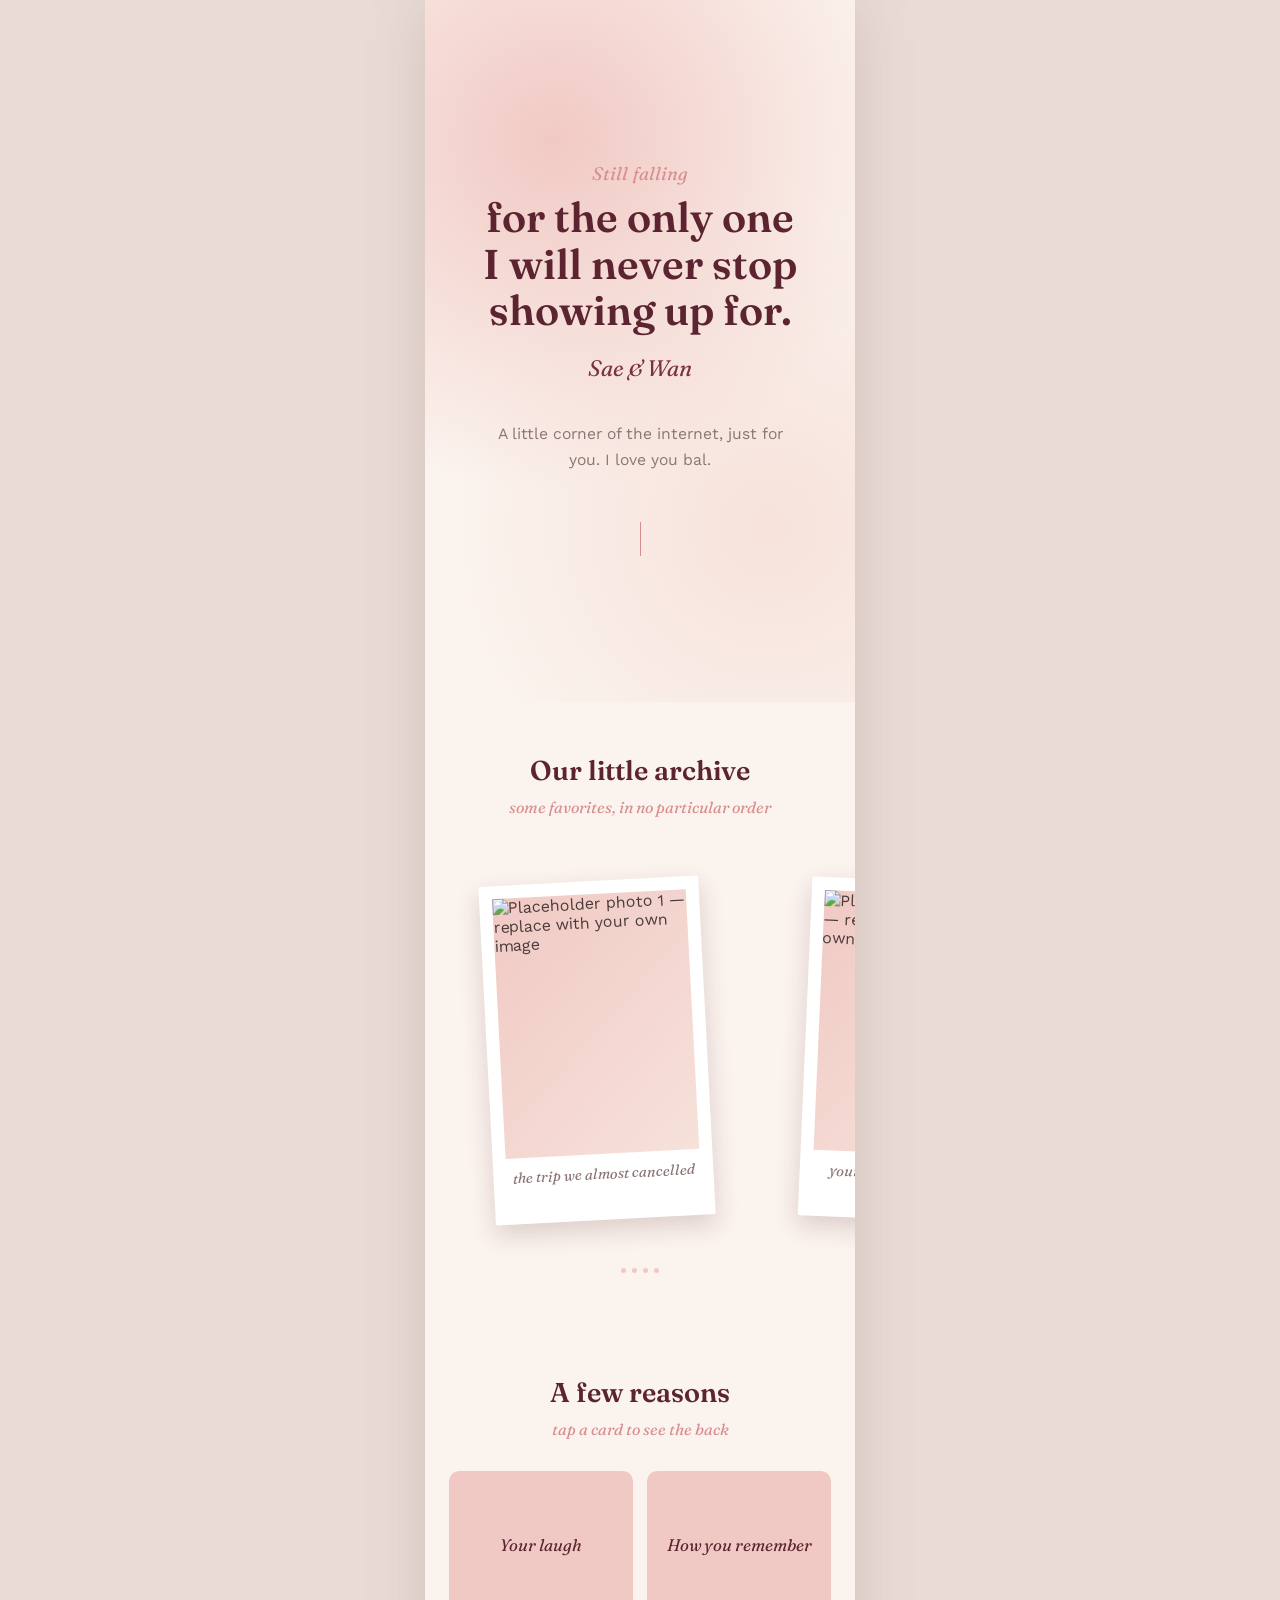
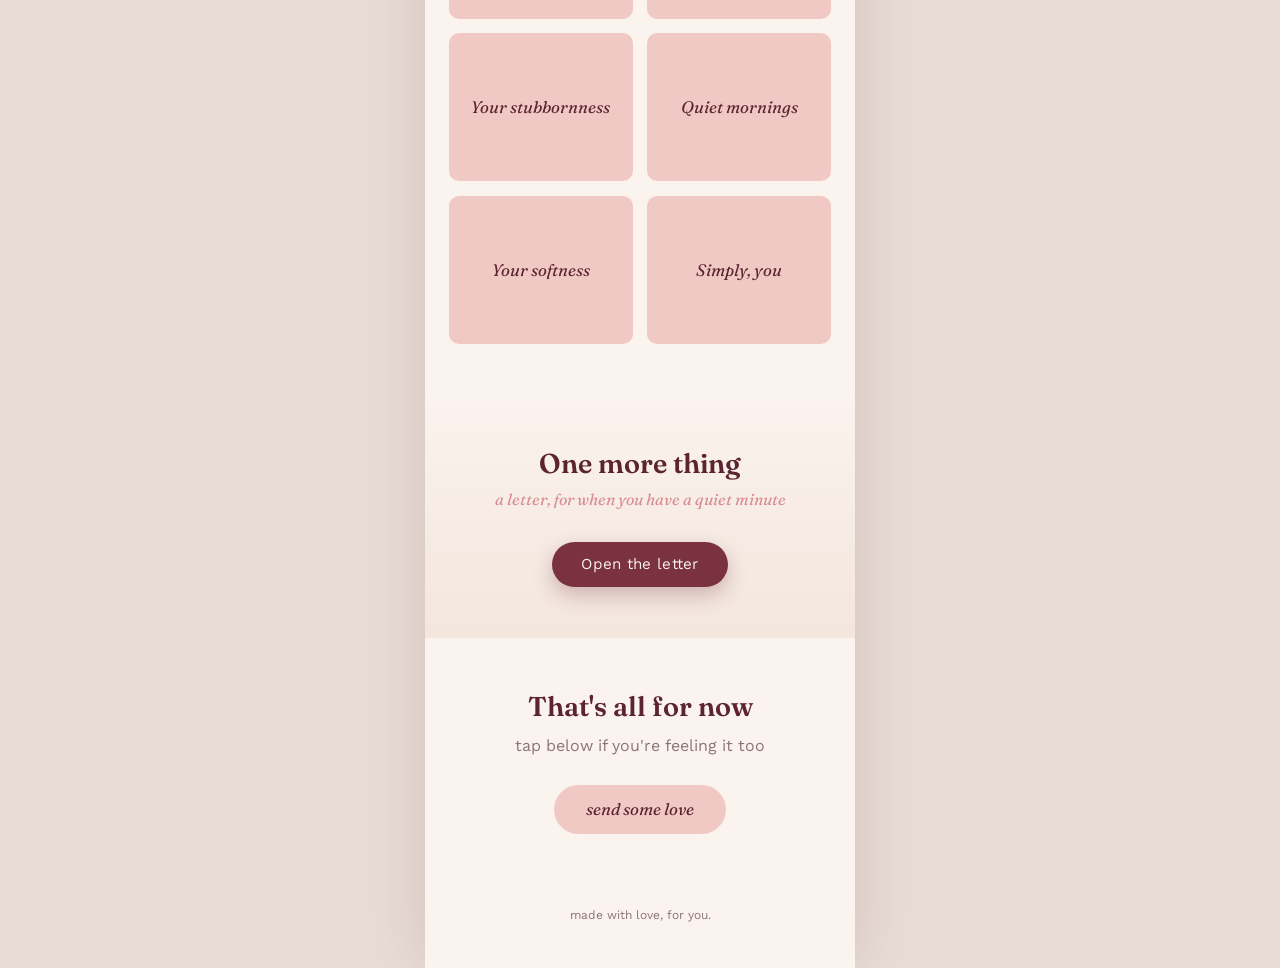
==== MSS/index.html @ ace0aebd "new: starting codes" ====
<!DOCTYPE html>
<html lang="en">
<head>
<meta charset="UTF-8">
<meta name="viewport" content="width=device-width, initial-scale=1.0">
<title>For You</title>

<!-- Google Fonts: Fraunces (warm, personable serif for headlines) + Work Sans (clean body sans) -->
<link rel="preconnect" href="https://fonts.googleapis.com">
<link rel="stylesheet" href="style.css">
<link rel="preconnect" href="https://fonts.gstatic.com" crossorigin>
<link href="https://fonts.googleapis.com/css2?family=Fraunces:ital,opsz,wght@0,9..144,400;0,9..144,600;1,9..144,500;1,9..144,600&family=Work+Sans:wght@400;500;600&display=swap" rel="stylesheet">

</head>
<body>

<div class="frame" id="frame">

  <!-- ============================================
       1. HERO
       ============================================ -->
  <section class="hero" id="hero">
    <div class="heart-field" id="heartField" aria-hidden="true"></div>

    <span>
      <span class="hero-eyebrow-word">Still</span>
      <span class="hero-eyebrow-word">falling</span>
    </span>

    <!-- EDIT: YOUR CONTENT HERE — swap the headline for whatever line feels like you two -->
    <h1>for the only one<br>I will never stop<br>showing up for.</h1>

    <!-- EDIT: YOUR CONTENT HERE — replace with your two names -->
    <p class="names">Sae &amp; Wan</p>

    <!-- EDIT: YOUR CONTENT HERE — a one-line subheading -->
    <p class="sub">A little corner of the internet, just for you. I love you bal.</p>

    <div class="scroll-hint" aria-hidden="true"></div>
  </section>

  <!-- ============================================
       2. PHOTO GALLERY / SCRAPBOOK
       ============================================ -->
  <section class="reveal" id="gallery">
    <h2 class="section-title">Our little archive</h2>
    <p class="section-kicker">some favorites, in no particular order</p>

    <div class="gallery-strip">
      <figure class="polaroid">
        <!-- EDIT: replace src with your photo URL -->
        <img src="" alt="Placeholder photo 1 — replace with your own image" loading="lazy">
        <!-- EDIT: YOUR CONTENT HERE -->
        <figcaption>the trip we almost cancelled</figcaption>
      </figure>

      <figure class="polaroid">
        <!-- EDIT: replace src with your photo URL -->
        <img src="" alt="Placeholder photo 2 — replace with your own image" loading="lazy">
        <!-- EDIT: YOUR CONTENT HERE -->
        <figcaption>your terrible, wonderful pancakes</figcaption>
      </figure>

      <figure class="polaroid">
        <!-- EDIT: replace src with your photo URL -->
        <img src="" alt="Placeholder photo 3 — replace with your own image" loading="lazy">
        <!-- EDIT: YOUR CONTENT HERE -->
        <figcaption>the couch, a sunday, nothing planned</figcaption>
      </figure>

      <figure class="polaroid">
        <!-- EDIT: replace src with your photo URL -->
        <img src="" alt="Placeholder photo 4 — replace with your own image" loading="lazy">
        <!-- EDIT: YOUR CONTENT HERE -->
        <figcaption>that concert we drove too far for</figcaption>
      </figure>
    </div>
    <div class="gallery-dots" aria-hidden="true"><span></span><span></span><span></span><span></span></div>
  </section>

  <!-- ============================================
       3. REASONS I LOVE YOU — flip cards
       ============================================ -->
  <section class="reveal" id="reasons">
    <h2 class="section-title">A few reasons</h2>
    <p class="section-kicker">tap a card to see the back</p>

    <div class="reasons-grid">
      <!-- EDIT: YOUR CONTENT HERE — each card front/back below -->
      <div class="flip-card" tabindex="0" role="button" aria-label="Reveal reason">
        <div class="flip-card-inner">
          <div class="flip-face flip-front">Your laugh</div>
          <div class="flip-face flip-back">It's loud, unguarded, and I plan bad jokes just to hear it.</div>
        </div>
      </div>

      <div class="flip-card" tabindex="0" role="button" aria-label="Reveal reason">
        <div class="flip-card-inner">
          <div class="flip-face flip-front">How you remember</div>
          <div class="flip-face flip-back">You hold onto the small details of my day that I forget I told you.</div>
        </div>
      </div>

      <div class="flip-card" tabindex="0" role="button" aria-label="Reveal reason">
        <div class="flip-card-inner">
          <div class="flip-face flip-front">Your stubbornness</div>
          <div class="flip-face flip-back">You fight for what you believe in, including me, on my worst days.</div>
        </div>
      </div>

      <div class="flip-card" tabindex="0" role="button" aria-label="Reveal reason">
        <div class="flip-card-inner">
          <div class="flip-face flip-front">Quiet mornings</div>
          <div class="flip-face flip-back">You make even the boring parts of life feel worth showing up for.</div>
        </div>
      </div>

      <div class="flip-card" tabindex="0" role="button" aria-label="Reveal reason">
        <div class="flip-card-inner">
          <div class="flip-face flip-front">Your softness</div>
          <div class="flip-face flip-back">You care hard, even when it's inconvenient, even when it costs you.</div>
        </div>
      </div>

      <div class="flip-card" tabindex="0" role="button" aria-label="Reveal reason">
        <div class="flip-card-inner">
          <div class="flip-face flip-front">Simply, you</div>
          <div class="flip-face flip-back">However I try to explain it, it always comes back to just — you.</div>
        </div>
      </div>
    </div>
  </section>

  <!-- ============================================
       4. LOVE LETTER
       ============================================ -->
  <section class="reveal letter-section" id="letter">
    <h2 class="section-title">One more thing</h2>
    <p class="section-kicker">a letter, for when you have a quiet minute</p>

    <button class="letter-open-btn" id="letterBtn" type="button">Open the letter</button>

    <div class="parchment" id="parchment">
      <div class="parchment-card">
        <!-- EDIT: YOUR CONTENT HERE — the whole letter below is a placeholder -->
        <p class="salutation">My dearest [Her Name],</p>
        <div class="letter-body">
          <p>I wanted to write down the things I don't always say out loud — not because I don't feel them, but because you make it easy to forget to say them.</p>
          <p>Thank you for the ordinary days. For choosing me on the hard ones. For being exactly, unmistakably yourself, and letting me love every part of it.</p>
          <p>Here's to another year of us — the good mornings, the bad jokes, and everything in between.</p>
        </div>
        <p class="signature">Yours, always</p>
        <p class="letter-date">[Date]</p>
      </div>
    </div>
  </section>

  <!-- ============================================
       5. CLOSING
       ============================================ -->
  <section class="reveal closing" id="closing">
    <h2 class="section-title">That's all for now</h2>
    <p>tap below if you're feeling it too</p>
    <button class="send-love-btn" id="sendLoveBtn" type="button">send some love</button>
  </section>

  <p class="footer-mark">made with love, for you.</p>

</div>

<script src="script.js"></script>

</body>
</html>
---- MSS/style.css ----
/* ============================================
     TOKENS
     ============================================ */
  :root{
    --cream:      #FBF3EE;
    --paper:      #FAF5E9;
    --blush:      #F1C9C4;
    --rose:       #D98D8F;
    --wine:       #7A3140;
    --wine-deep:  #5C2430;
    --gold:       #C7A166;
    --ink:        #4A3A3B;
    --ink-soft:   #8A7574;

    --font-display: 'Fraunces', serif;
    --font-body: 'Work Sans', sans-serif;

    --dur: 1;
  }

  @media (prefers-reduced-motion: reduce){
    :root{ --dur: 0; }
    *, *::before, *::after{
      animation-duration: 0.001ms !important;
      animation-iteration-count: 1 !important;
      transition-duration: 0.001ms !important;
      scroll-behavior: auto !important;
    }
  }

  *{ box-sizing: border-box; }

  html{
    scroll-behavior: smooth;
  }

  body{
    margin: 0;
    background: #E9DCD6;
    font-family: var(--font-body);
    color: var(--ink);
    -webkit-tap-highlight-color: transparent;
    overflow-x: hidden;
  }

  /* Center the mobile frame on wider (desktop) viewports */
  .frame{
    max-width: 430px;
    margin: 0 auto;
    background: var(--cream);
    position: relative;
    overflow-x: hidden;
    min-height: 100vh;
    box-shadow: 0 0 60px rgba(90, 40, 40, 0.15);
  }

  section{
    padding: 3.2rem 1.5rem;
    position: relative;
  }

  h1, h2, h3{
    font-family: var(--font-display);
    margin: 0;
    color: var(--wine-deep);
    font-weight: 600;
  }

  p{
    line-height: 1.65;
    margin: 0 0 0.9em 0;
  }

  button{
    font-family: var(--font-body);
    cursor: pointer;
    border: none;
    background: none;
  }
  button:focus-visible,
  a:focus-visible,
  .flip-card:focus-visible{
    outline: 2px solid var(--wine);
    outline-offset: 3px;
  }

  /* Entrance reveal — one quiet fade+rise per section, triggered once on scroll into view */
  .reveal{
    opacity: 0;
    transform: translateY(18px);
    transition: opacity 0.9s ease, transform 0.9s ease;
  }
  .reveal.in-view{
    opacity: 1;
    transform: translateY(0);
  }

  /* ============================================
     AMBIENT FLOATING HEARTS (hero background)
     ============================================ */
  .heart-field{
    position: absolute;
    inset: 0;
    overflow: hidden;
    pointer-events: none;
  }
  .drift-heart{
    position: absolute;
    bottom: -20px;
    font-size: 14px;
    color: var(--rose);
    opacity: 0.55;
    animation-name: drift-up;
    animation-timing-function: ease-in;
    animation-fill-mode: forwards;
  }
  @keyframes drift-up{
    0%   { transform: translateY(0) translateX(0) rotate(0deg); opacity: 0; }
    10%  { opacity: 0.55; }
    100% { transform: translateY(-420px) translateX(var(--drift-x, 20px)) rotate(25deg); opacity: 0; }
  }

  /* Burst hearts, spawned on tap of the "send love" button */
  .burst-heart{
    position: fixed;
    pointer-events: none;
    font-size: 16px;
    color: var(--wine);
    animation: burst-fly 1100ms ease-out forwards;
    z-index: 50;
  }
  @keyframes burst-fly{
    0%   { transform: translate(0,0) scale(0.6); opacity: 1; }
    100% { transform: translate(var(--bx), var(--by)) scale(1.1); opacity: 0; }
  }

  /* ============================================
     HERO
     ============================================ */
  .hero{
    min-height: 78vh;
    display: flex;
    flex-direction: column;
    align-items: center;
    justify-content: center;
    text-align: center;
    background:
      radial-gradient(circle at 30% 20%, var(--blush) 0%, transparent 55%),
      radial-gradient(circle at 80% 75%, #F6E2DA 0%, transparent 50%),
      var(--cream);
    padding-top: 4rem;
    padding-bottom: 3rem;
  }

  .hero-eyebrow-word{
    display: inline-block;
    font-family: var(--font-display);
    font-style: italic;
    font-size: 1.15rem;
    color: var(--rose);
    opacity: 0;
    animation: word-fade 0.8s ease forwards;
  }
  .hero-eyebrow-word:nth-child(1){ animation-delay: 0.15s; }
  .hero-eyebrow-word:nth-child(2){ animation-delay: 0.45s; }
  @keyframes word-fade{
    from{ opacity: 0; transform: translateY(8px); }
    to{ opacity: 1; transform: translateY(0); }
  }

  .hero h1{
    font-size: 2.6rem;
    line-height: 1.12;
    margin: 0.6rem 0 1rem;
    opacity: 0;
    animation: word-fade 0.9s ease forwards;
    animation-delay: 0.7s;
  }

  .hero .names{
    font-family: var(--font-display);
    font-style: italic;
    font-size: 1.4rem;
    color: var(--wine);
    opacity: 0;
    animation: word-fade 0.9s ease forwards;
    animation-delay: 1.05s;
  }

  .hero .sub{
    max-width: 30ch;
    color: var(--ink-soft);
    font-size: 0.98rem;
    margin-top: 0.9rem;
    opacity: 0;
    animation: word-fade 0.9s ease forwards;
    animation-delay: 1.3s;
  }

  .scroll-hint{
    margin-top: 2.2rem;
    width: 1px;
    height: 34px;
    background: var(--rose);
    opacity: 0;
    animation: word-fade 0.9s ease forwards, hint-grow 1.8s ease-in-out infinite;
    animation-delay: 1.6s, 2.4s;
  }
  @keyframes hint-grow{
    0%, 100% { transform: scaleY(0.6); opacity: 0.4; }
    50%      { transform: scaleY(1); opacity: 0.9; }
  }

  /* ============================================
     SECTION HEADINGS (shared)
     ============================================ */
  .section-title{
    font-size: 1.7rem;
    text-align: center;
    margin-bottom: 0.4rem;
  }
  .section-kicker{
    text-align: center;
    font-family: var(--font-display);
    font-style: italic;
    color: var(--rose);
    font-size: 1rem;
    margin-bottom: 1.8rem;
  }

  /* ============================================
     GALLERY — polaroid scroll-snap strip
     ============================================ */
  .gallery-strip{
    display: flex;
    gap: 1.1rem;
    overflow-x: auto;
    scroll-snap-type: x mandatory;
    padding: 1rem 1.4rem 1.6rem;
    margin: 0 -1.5rem;
    -webkit-overflow-scrolling: touch;
  }
  .gallery-strip::-webkit-scrollbar{ display: none; }

  .polaroid{
    flex: 0 0 auto;
    scroll-snap-align: center;
    width: 220px;
    background: #fff;
    padding: 0.8rem 0.8rem 1.2rem;
    box-shadow: 0 10px 24px rgba(90, 40, 40, 0.18);
    border-radius: 2px;
  }
  .polaroid:nth-child(odd){ transform: rotate(-3deg); }
  .polaroid:nth-child(even){ transform: rotate(2.5deg); }

  .polaroid img{
    width: 100%;
    height: 260px;
    object-fit: cover;
    display: block;
    background: linear-gradient(135deg, var(--blush), #F6E2DA);
  }
  .polaroid figcaption{
    font-family: var(--font-display);
    font-style: italic;
    font-size: 0.92rem;
    text-align: center;
    color: var(--ink-soft);
    padding-top: 0.7rem;
  }

  .gallery-dots{
    display: flex;
    justify-content: center;
    gap: 6px;
    margin-top: 0.4rem;
  }
  .gallery-dots span{
    width: 5px;
    height: 5px;
    border-radius: 50%;
    background: var(--blush);
  }

  /* ============================================
     REASONS — flip cards
     ============================================ */
  .reasons-grid{
    display: grid;
    grid-template-columns: 1fr 1fr;
    gap: 0.9rem;
  }

  .flip-card{
    perspective: 900px;
    height: 148px;
  }
  .flip-card-inner{
    position: relative;
    width: 100%;
    height: 100%;
    transition: transform 0.6s cubic-bezier(0.4, 0.2, 0.2, 1);
    transform-style: preserve-3d;
  }
  .flip-card.flipped .flip-card-inner{
    transform: rotateY(180deg);
  }
  .flip-face{
    position: absolute;
    inset: 0;
    -webkit-backface-visibility: hidden;
    backface-visibility: hidden;
    border-radius: 10px;
    display: flex;
    align-items: center;
    justify-content: center;
    text-align: center;
    padding: 0.9rem;
  }
  .flip-front{
    background: var(--blush);
    color: var(--wine-deep);
    font-family: var(--font-display);
    font-size: 1.05rem;
    font-style: italic;
  }
  .flip-back{
    background: var(--wine);
    color: var(--cream);
    transform: rotateY(180deg);
    font-size: 0.88rem;
    line-height: 1.5;
  }
  .flip-hint{
    text-align: center;
    font-size: 0.8rem;
    color: var(--ink-soft);
    margin-top: 1rem;
  }

  /* ============================================
     LOVE LETTER
     ============================================ */
  .letter-section{
    background: linear-gradient(180deg, var(--cream), #F3E6DD);
  }

  .letter-open-btn{
    display: block;
    margin: 0 auto;
    background: var(--wine);
    color: var(--cream);
    padding: 0.85rem 1.8rem;
    border-radius: 999px;
    font-size: 0.95rem;
    letter-spacing: 0.02em;
    box-shadow: 0 8px 20px rgba(122, 49, 64, 0.3);
    transition: transform 0.3s ease, opacity 0.3s ease;
  }
  .letter-open-btn:active{ transform: scale(0.96); }

  .letter-open-btn.is-hidden{
    opacity: 0;
    pointer-events: none;
    height: 0;
    margin: 0;
    overflow: hidden;
  }

  .parchment{
    max-height: 0;
    opacity: 0;
    overflow: hidden;
    transition: max-height 0.9s ease, opacity 0.7s ease, margin 0.7s ease;
    margin-top: 0;
  }
  .parchment.open{
    max-height: 900px;
    opacity: 1;
    margin-top: 1.6rem;
  }

  .parchment-card{
    background: var(--paper);
    border: 1px solid #E7D8C4;
    border-radius: 4px;
    padding: 2rem 1.6rem;
    box-shadow: 0 14px 30px rgba(90, 40, 40, 0.14);
    font-family: var(--font-display);
  }
  .parchment-card .salutation{
    font-style: italic;
    font-size: 1.15rem;
    color: var(--wine-deep);
    margin-bottom: 1rem;
  }
  .parchment-card .letter-body{
    font-size: 1rem;
    line-height: 1.85;
    color: var(--ink);
  }
  .parchment-card .signature{
    margin-top: 1.4rem;
    font-style: italic;
    font-size: 1.1rem;
    color: var(--wine);
    text-align: right;
  }
  .parchment-card .letter-date{
    text-align: right;
    font-family: var(--font-body);
    font-size: 0.78rem;
    color: var(--ink-soft);
    margin-top: 0.2rem;
  }

  /* ============================================
     CLOSING / SEND LOVE
     ============================================ */
  .closing{
    text-align: center;
    padding-bottom: 4.5rem;
  }
  .closing p{
    color: var(--ink-soft);
    max-width: 28ch;
    margin: 0.6rem auto 1.6rem;
  }
  .send-love-btn{
    background: var(--blush);
    color: var(--wine-deep);
    font-family: var(--font-display);
    font-style: italic;
    font-size: 1.05rem;
    padding: 0.9rem 2rem;
    border-radius: 999px;
    transition: transform 0.25s ease;
  }
  .send-love-btn:active{ transform: scale(0.94); }

  .footer-mark{
    text-align: center;
    font-size: 0.75rem;
    color: var(--ink-soft);
    padding-bottom: 2rem;
  }
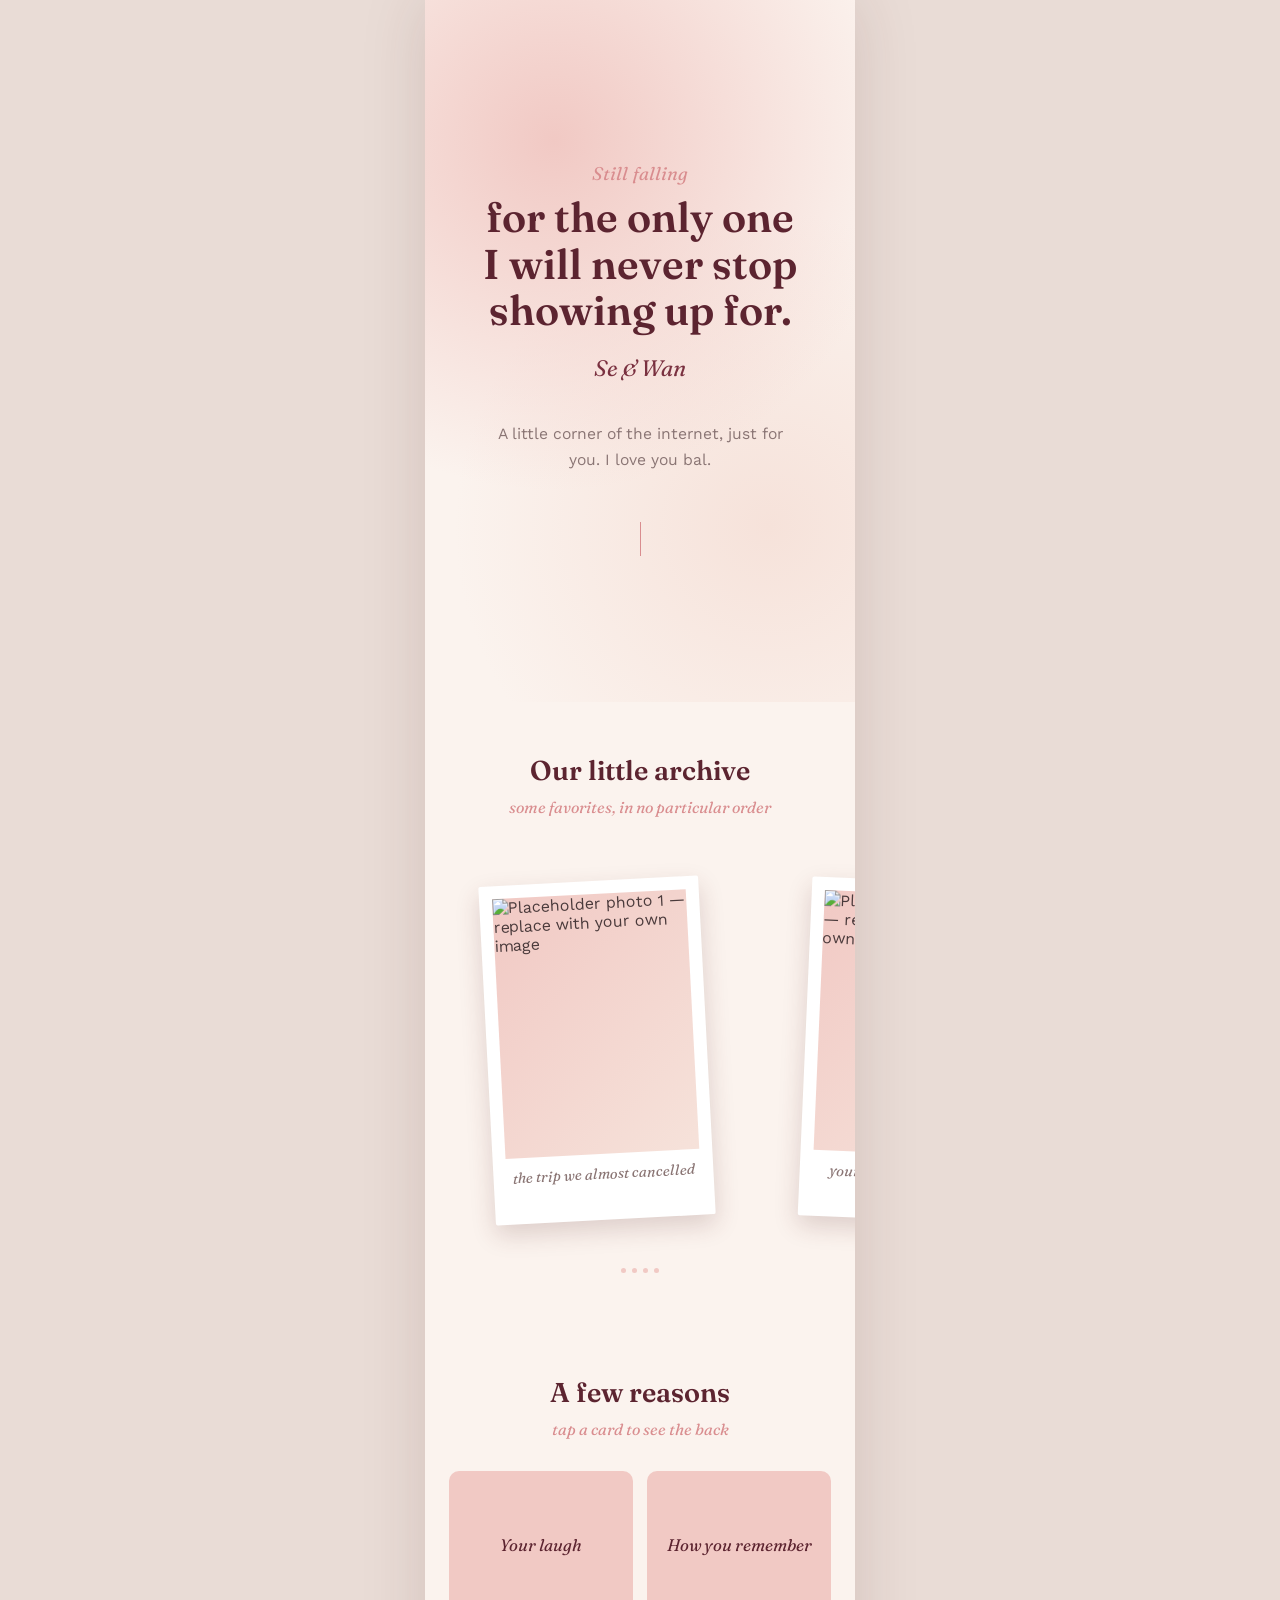
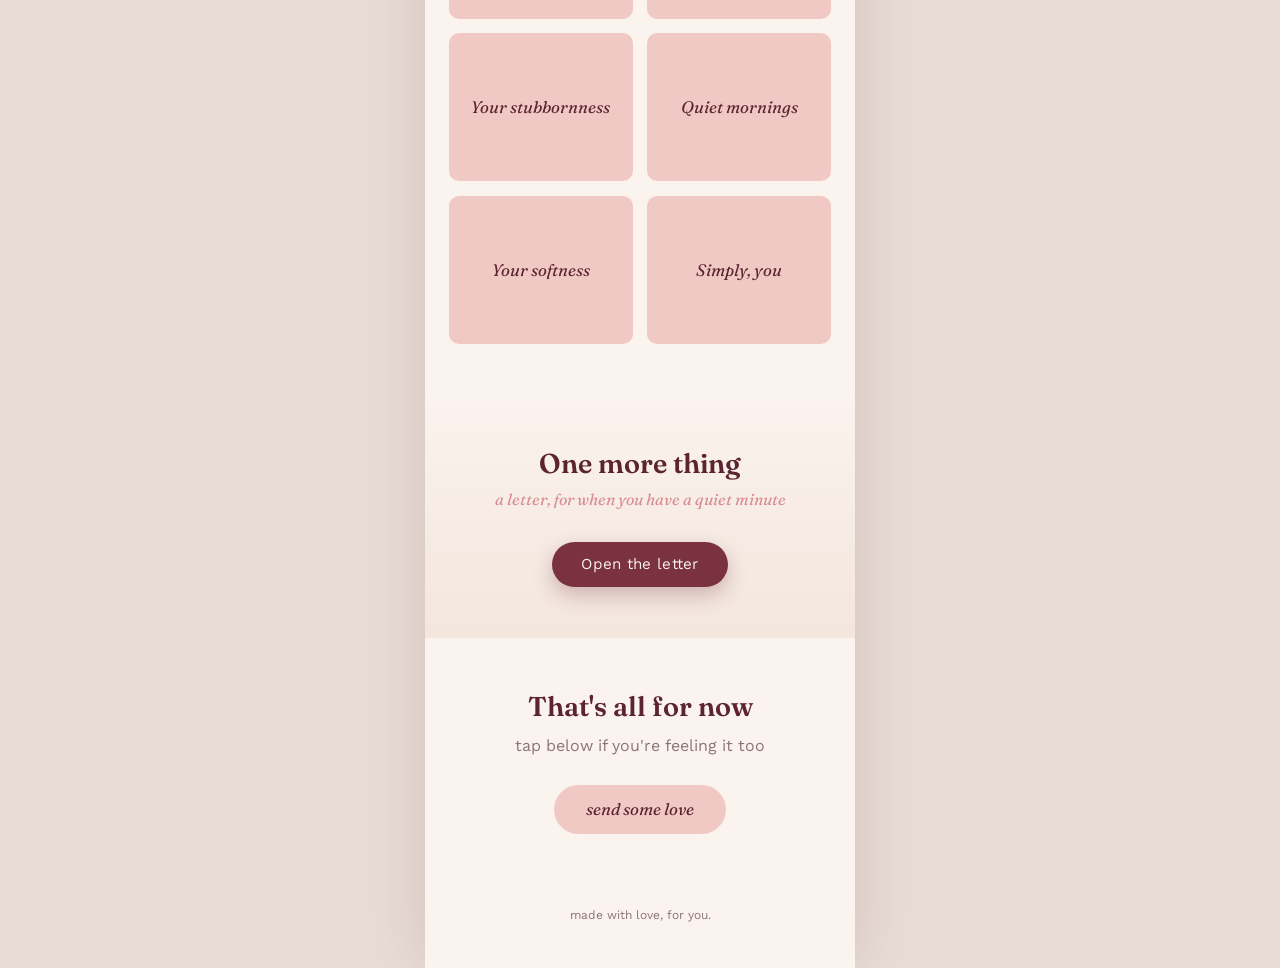
==== commit 2b299090: "test" ====
--- a/MSS/index.html
+++ b/MSS/index.html
@@ -31,7 +31,7 @@
     <h1>for the only one<br>I will never stop<br>showing up for.</h1>
 
     <!-- EDIT: YOUR CONTENT HERE — replace with your two names -->
-    <p class="names">Sae &amp; Wan</p>
+    <p class="names">Se &amp; Wan</p>
 
     <!-- EDIT: YOUR CONTENT HERE — a one-line subheading -->
     <p class="sub">A little corner of the internet, just for you. I love you bal.</p>
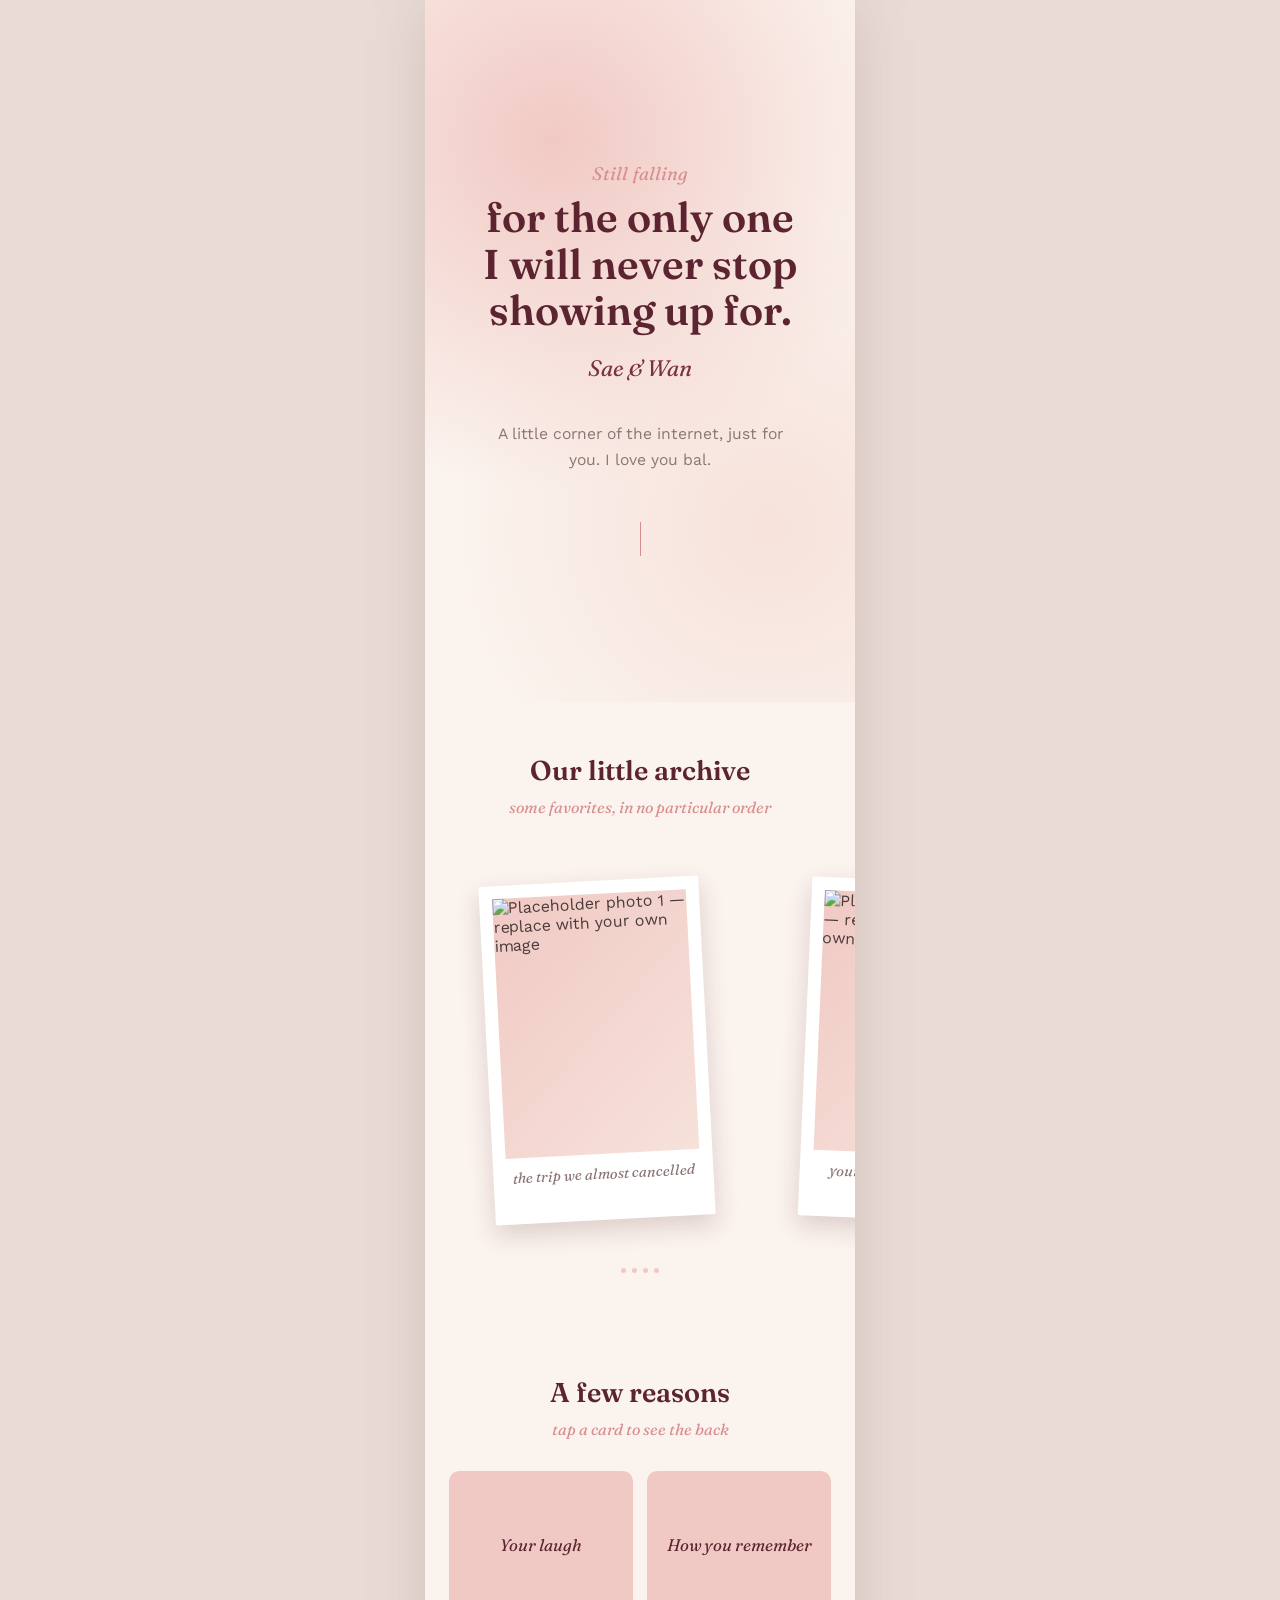
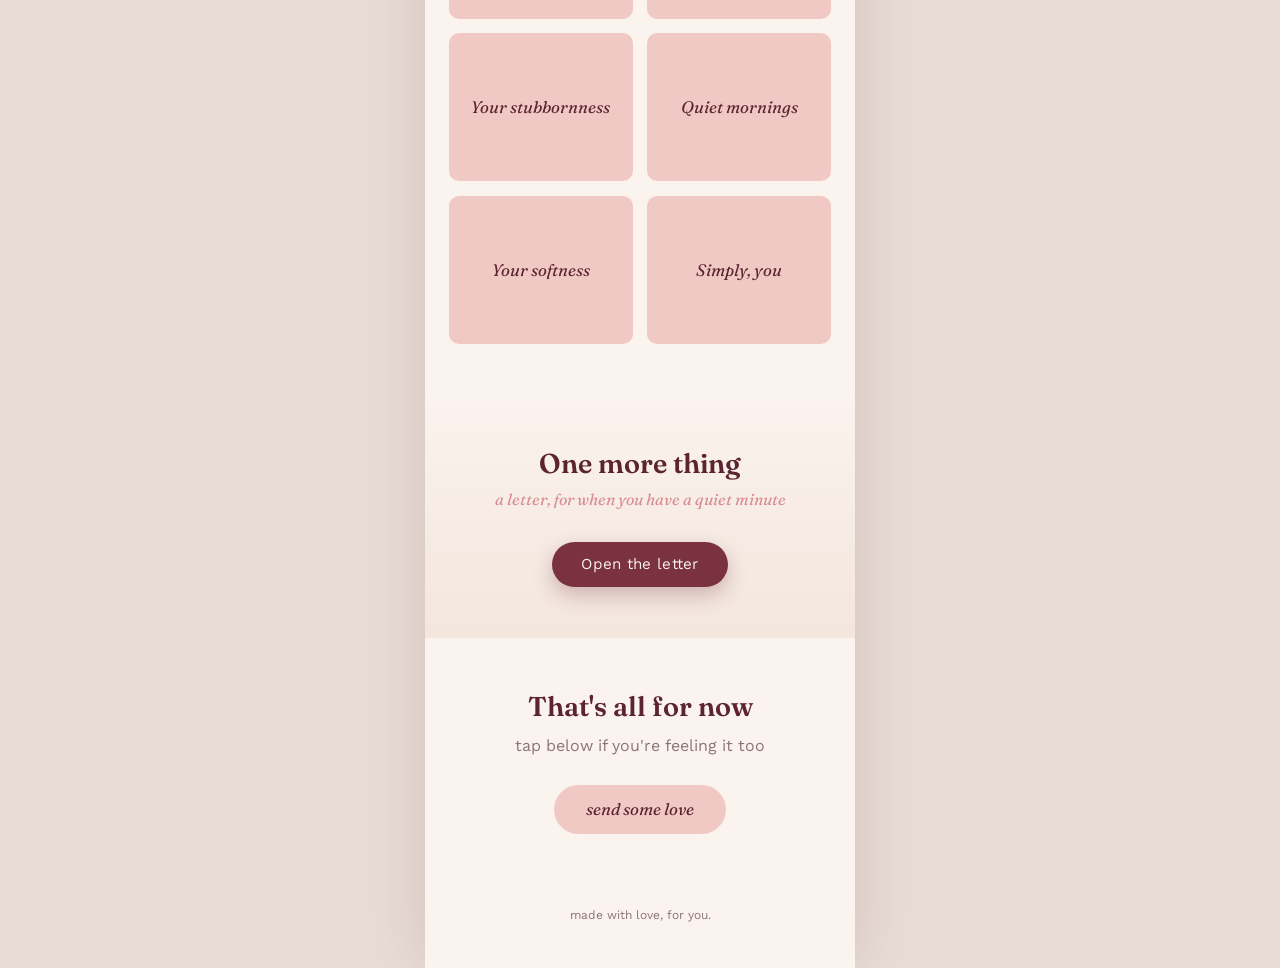
==== commit 6f05f0f4: "centered" ====
--- a/MSS/index.html
+++ b/MSS/index.html
@@ -27,13 +27,10 @@
       <span class="hero-eyebrow-word">falling</span>
     </span>
 
-    <!-- EDIT: YOUR CONTENT HERE — swap the headline for whatever line feels like you two -->
     <h1>for the only one<br>I will never stop<br>showing up for.</h1>
 
-    <!-- EDIT: YOUR CONTENT HERE — replace with your two names -->
-    <p class="names">Se &amp; Wan</p>
+    <p class="names">Sae &amp; Wan</p>
 
-    <!-- EDIT: YOUR CONTENT HERE — a one-line subheading -->
     <p class="sub">A little corner of the internet, just for you. I love you bal.</p>
 
     <div class="scroll-hint" aria-hidden="true"></div>
